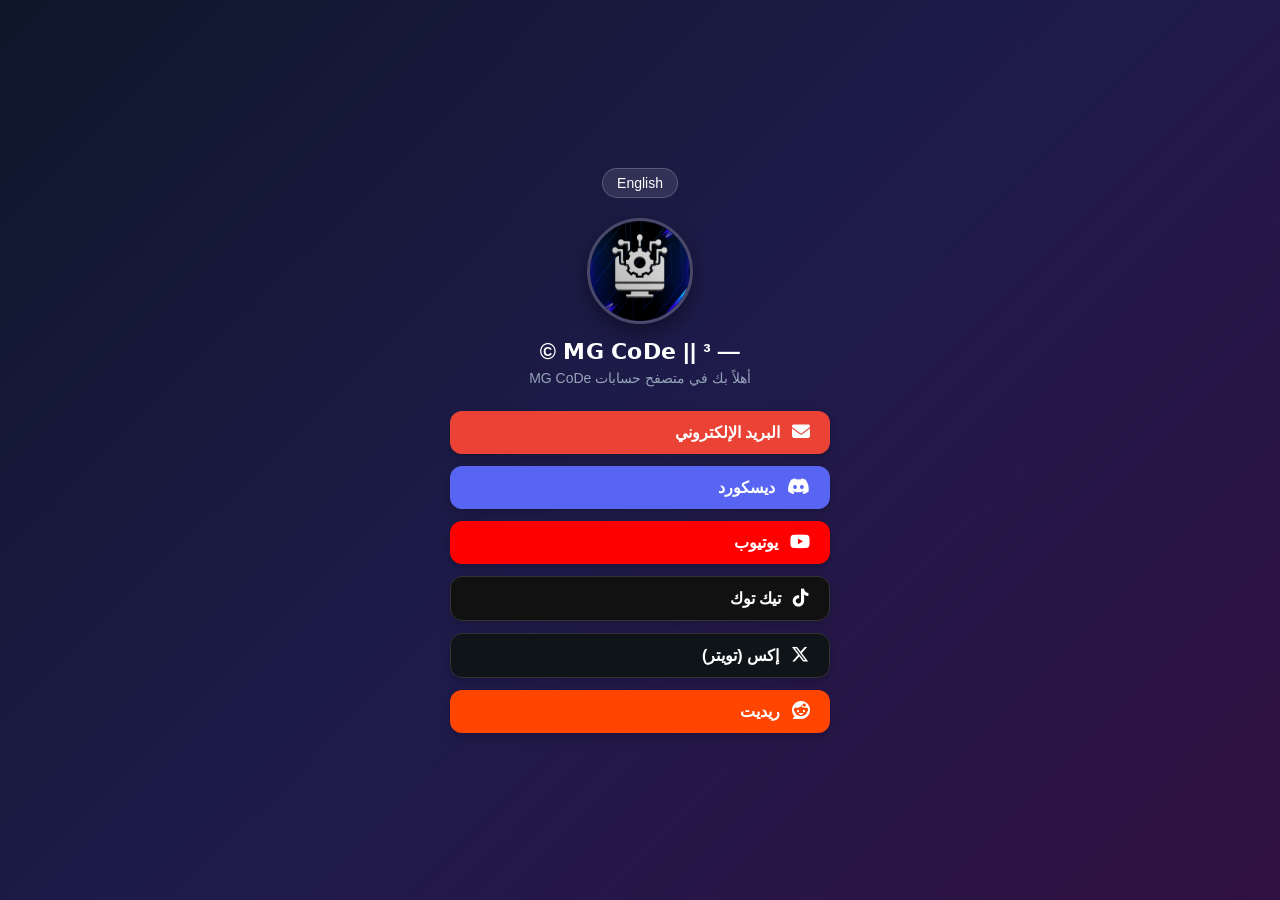
==== index.html @ 2f566700 "Update index.html" ====
<!DOCTYPE html>
<html lang="ar" dir="rtl" id="html-root">
<head>
  <meta charset="UTF-8">
  <meta name="viewport" content="width=device-width, initial-scale=1.0">
  <title>MG Code Accounts</title>
  <link rel="stylesheet" href="https://cdnjs.cloudflare.com/ajax/libs/font-awesome/6.4.0/css/all.min.css">
  <style>
    body {
      margin: 0;
      padding: 0;
      min-height: 100vh;
      background: linear-gradient(135deg, #0f172a, #1e1b4b, #311042);
      font-family: Tahoma, sans-serif;
      display: flex;
      justify-content: center;
      align-items: center;
      color: white;
    }

    .profile-card {
      display: flex;
      flex-direction: column;
      align-items: center;
      width: 100%;
      max-width: 380px;
      padding: 20px;
    }

    .lang-toggle {
      background: rgba(255, 255, 255, 0.1);
      border: 1px solid rgba(255, 255, 255, 0.2);
      color: white;
      padding: 6px 14px;
      border-radius: 20px;
      cursor: pointer;
      font-size: 14px;
      margin-bottom: 20px;
      transition: background 0.2s;
    }

    .lang-toggle:hover {
      background: rgba(255, 255, 255, 0.2);
    }

    .logo-container {
      width: 100px;
      height: 100px;
      border-radius: 50%;
      overflow: hidden;
      border: 3px solid rgba(255, 255, 255, 0.2);
      box-shadow: 0 8px 20px rgba(0, 0, 0, 0.4);
      margin-bottom: 15px;
    }

    .logo-container img {
      width: 100%;
      height: 100%;
      object-fit: cover;
    }

    .server-name {
      font-size: 22px;
      font-weight: bold;
      margin-bottom: 5px;
      text-align: center;
      letter-spacing: 0.5px;
    }

    .server-subtitle {
      font-size: 14px;
      color: #94a3b8;
      margin-bottom: 25px;
      text-align: center;
    }

    .buttons-container {
      display: flex;
      flex-direction: column;
      gap: 12px;
      width: 100%;
    }

    .btn {
      color: white;
      padding: 12px 20px;
      border-radius: 12px;
      text-decoration: none;
      font-weight: bold;
      display: flex;
      align-items: center;
      gap: 12px;
      transition: transform 0.2s, opacity 0.2s;
      box-shadow: 0 4px 10px rgba(0, 0, 0, 0.2);
    }

    .btn:hover {
      opacity: 0.9;
      transform: translateY(-2px);
    }

    .btn i {
      font-size: 18px;
    }

    .email-btn { background-color: #ea4335; }
    .discord-btn { background-color: #5865F2; }
    .youtube-btn { background-color: #FF0000; }
    .tiktok-btn { background-color: #111111; border: 1px solid #333; }
    .x-btn { background-color: #0f1419; border: 1px solid #333; }
    .reddit-btn { background-color: #FF4500; }
  </style>
</head>
<body>

  <div class="profile-card">
    <button class="lang-toggle" onclick="toggleLanguage()">English</button>

    <div class="logo-container">
      <img src="15.png" alt="Logo">
    </div>

    <div class="server-name" data-ar="—  𝗠𝗚 𝗖𝗼𝗗𝗲 || ³ ©" data-en="—  𝗠𝗚 𝗖𝗼𝗗𝗲 || ³ ©">—  𝗠𝗚 𝗖𝗼𝗗𝗲 || ³ ©</div>

    <div class="server-subtitle" data-ar="أهلاً بك في متصفح حسابات MG CoDe" data-en="Welcome to the MG Code Accounts Browser">أهلاً بك في متصفح حسابات MG CoDe</div>

    <div class="buttons-container">
      <a href="mailto:mg7app@gmail.com" class="btn email-btn">
        <i class="fa-solid fa-envelope"></i> <span data-ar="البريد الإلكتروني" data-en="Email">البريد الإلكتروني</span>
      </a>

      <a href="https://discord.gg/7bRycGtMxn" class="btn discord-btn" target="_blank">
        <i class="fa-brands fa-discord"></i> <span data-ar="ديسكورد" data-en="Discord">ديسكورد</span>
      </a>

      <a href="https://youtube.com/@mgcode-7?si=xS2yIvUSOR8mjvZk" class="btn youtube-btn" target="_blank">
        <i class="fa-brands fa-youtube"></i> <span data-ar="يوتيوب" data-en="YouTube">يوتيوب</span>
      </a>

      <a href="https://www.tiktok.com/@mg7codee" class="btn tiktok-btn" target="_blank">
        <i class="fa-brands fa-tiktok"></i> <span data-ar="تيك توك" data-en="TikTok">تيك توك</span>
      </a>

      <a href="https://x.com/mg7code?s=11" class="btn x-btn" target="_blank">
        <i class="fa-brands fa-x-twitter"></i> <span data-ar="إكس (تويتر)" data-en="X (Twitter)">إكس (تويتر)</span>
      </a>

      <a href="https://www.reddit.com/user/mg7code/?utm_source=share&utm_medium=web3x&utm_name=web3xcss&utm_term=1&utm_content=share_button" class="btn reddit-btn" target="_blank">
        <i class="fa-brands fa-reddit"></i> <span data-ar="ريديت" data-en="Reddit">ريديت</span>
      </a>
    </div>
    
  </div>

  <script>
    function toggleLanguage() {
      const html = document.getElementById('html-root');
      const langBtn = document.querySelector('.lang-toggle');
      const elements = document.querySelectorAll('[data-ar]');

      if (html.getAttribute('lang') === 'ar') {
        html.setAttribute('lang', 'en');
        html.setAttribute('dir', 'ltr');
        langBtn.textContent = 'العربية';
        elements.forEach(el => el.textContent = el.getAttribute('data-en'));
      } else {
        html.setAttribute('lang', 'ar');
        html.setAttribute('dir', 'rtl');
        langBtn.textContent = 'English';
        elements.forEach(el => el.textContent = el.getAttribute('data-ar'));
      }
    }
  </script>

</body>
</html>
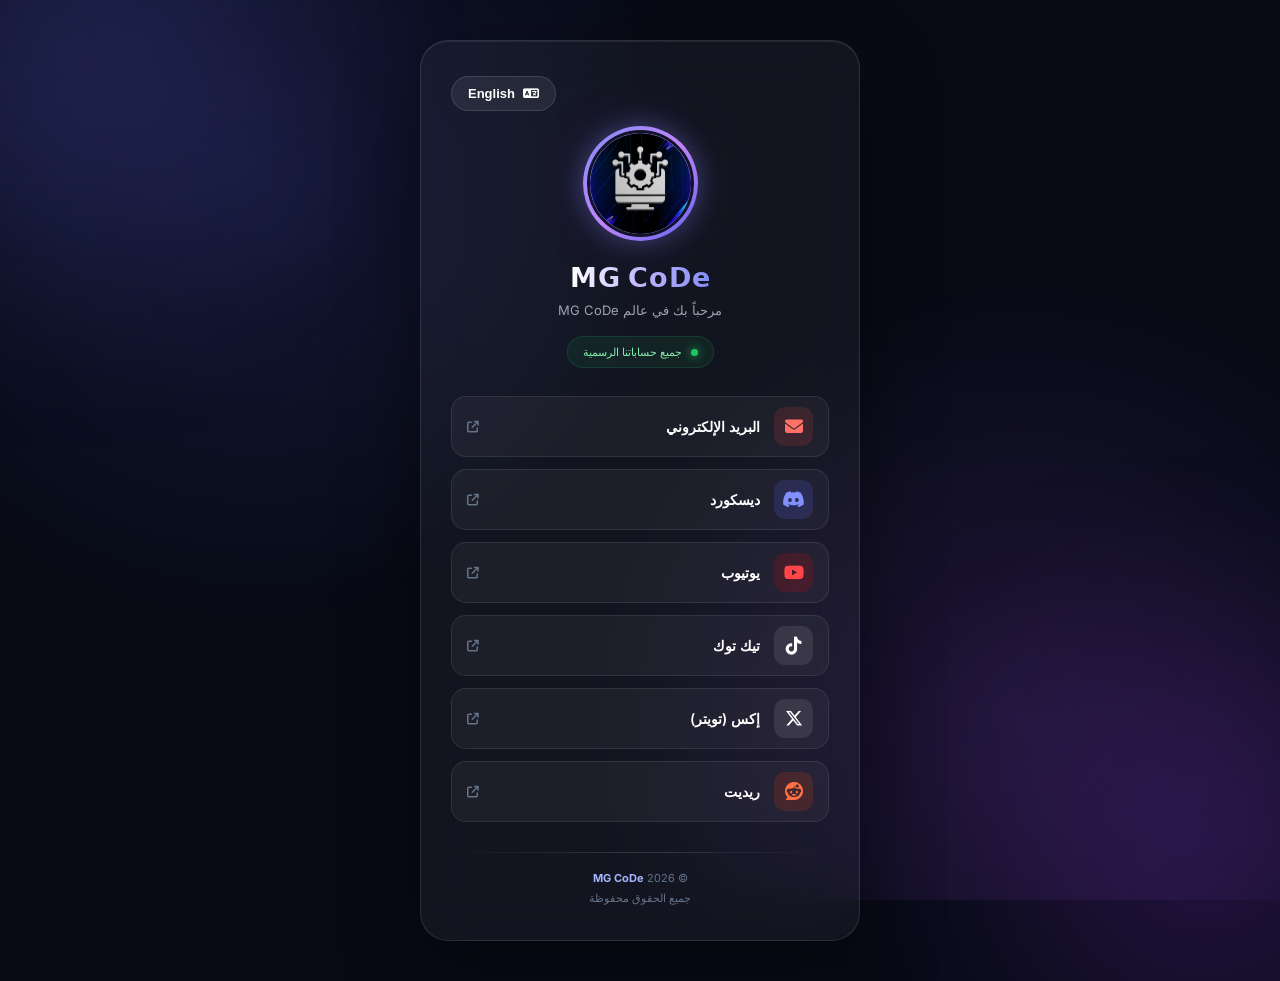
==== commit 8907942d: "Initial upload - MG Code Accounts" ====
--- a/index.html
+++ b/index.html
@@ -1,176 +1,152 @@
-<!DOCTYPE html>
-<html lang="ar" dir="rtl" id="html-root">
-<head>
-  <meta charset="UTF-8">
-  <meta name="viewport" content="width=device-width, initial-scale=1.0">
-  <title>MG Code Accounts</title>
-  <link rel="stylesheet" href="https://cdnjs.cloudflare.com/ajax/libs/font-awesome/6.4.0/css/all.min.css">
-  <style>
-    body {
-      margin: 0;
-      padding: 0;
-      min-height: 100vh;
-      background: linear-gradient(135deg, #0f172a, #1e1b4b, #311042);
-      font-family: Tahoma, sans-serif;
-      display: flex;
-      justify-content: center;
-      align-items: center;
-      color: white;
-    }
-
-    .profile-card {
-      display: flex;
-      flex-direction: column;
-      align-items: center;
-      width: 100%;
-      max-width: 380px;
-      padding: 20px;
-    }
-
-    .lang-toggle {
-      background: rgba(255, 255, 255, 0.1);
-      border: 1px solid rgba(255, 255, 255, 0.2);
-      color: white;
-      padding: 6px 14px;
-      border-radius: 20px;
-      cursor: pointer;
-      font-size: 14px;
-      margin-bottom: 20px;
-      transition: background 0.2s;
-    }
-
-    .lang-toggle:hover {
-      background: rgba(255, 255, 255, 0.2);
-    }
-
-    .logo-container {
-      width: 100px;
-      height: 100px;
-      border-radius: 50%;
-      overflow: hidden;
-      border: 3px solid rgba(255, 255, 255, 0.2);
-      box-shadow: 0 8px 20px rgba(0, 0, 0, 0.4);
-      margin-bottom: 15px;
-    }
-
-    .logo-container img {
-      width: 100%;
-      height: 100%;
-      object-fit: cover;
-    }
-
-    .server-name {
-      font-size: 22px;
-      font-weight: bold;
-      margin-bottom: 5px;
-      text-align: center;
-      letter-spacing: 0.5px;
-    }
-
-    .server-subtitle {
-      font-size: 14px;
-      color: #94a3b8;
-      margin-bottom: 25px;
-      text-align: center;
-    }
-
-    .buttons-container {
-      display: flex;
-      flex-direction: column;
-      gap: 12px;
-      width: 100%;
-    }
-
-    .btn {
-      color: white;
-      padding: 12px 20px;
-      border-radius: 12px;
-      text-decoration: none;
-      font-weight: bold;
-      display: flex;
-      align-items: center;
-      gap: 12px;
-      transition: transform 0.2s, opacity 0.2s;
-      box-shadow: 0 4px 10px rgba(0, 0, 0, 0.2);
-    }
-
-    .btn:hover {
-      opacity: 0.9;
-      transform: translateY(-2px);
-    }
-
-    .btn i {
-      font-size: 18px;
-    }
-
-    .email-btn { background-color: #ea4335; }
-    .discord-btn { background-color: #5865F2; }
-    .youtube-btn { background-color: #FF0000; }
-    .tiktok-btn { background-color: #111111; border: 1px solid #333; }
-    .x-btn { background-color: #0f1419; border: 1px solid #333; }
-    .reddit-btn { background-color: #FF4500; }
-  </style>
-</head>
-<body>
-
-  <div class="profile-card">
-    <button class="lang-toggle" onclick="toggleLanguage()">English</button>
-
-    <div class="logo-container">
-      <img src="15.png" alt="Logo">
-    </div>
-
-    <div class="server-name" data-ar="—  𝗠𝗚 𝗖𝗼𝗗𝗲 || ³ ©" data-en="—  𝗠𝗚 𝗖𝗼𝗗𝗲 || ³ ©">—  𝗠𝗚 𝗖𝗼𝗗𝗲 || ³ ©</div>
-
-    <div class="server-subtitle" data-ar="أهلاً بك في متصفح حسابات MG CoDe" data-en="Welcome to the MG Code Accounts Browser">أهلاً بك في متصفح حسابات MG CoDe</div>
-
-    <div class="buttons-container">
-      <a href="mailto:mg7app@gmail.com" class="btn email-btn">
-        <i class="fa-solid fa-envelope"></i> <span data-ar="البريد الإلكتروني" data-en="Email">البريد الإلكتروني</span>
-      </a>
-
-      <a href="https://discord.gg/7bRycGtMxn" class="btn discord-btn" target="_blank">
-        <i class="fa-brands fa-discord"></i> <span data-ar="ديسكورد" data-en="Discord">ديسكورد</span>
-      </a>
-
-      <a href="https://youtube.com/@mgcode-7?si=xS2yIvUSOR8mjvZk" class="btn youtube-btn" target="_blank">
-        <i class="fa-brands fa-youtube"></i> <span data-ar="يوتيوب" data-en="YouTube">يوتيوب</span>
-      </a>
-
-      <a href="https://www.tiktok.com/@mg7codee" class="btn tiktok-btn" target="_blank">
-        <i class="fa-brands fa-tiktok"></i> <span data-ar="تيك توك" data-en="TikTok">تيك توك</span>
-      </a>
-
-      <a href="https://x.com/mg7code?s=11" class="btn x-btn" target="_blank">
-        <i class="fa-brands fa-x-twitter"></i> <span data-ar="إكس (تويتر)" data-en="X (Twitter)">إكس (تويتر)</span>
-      </a>
-
-      <a href="https://www.reddit.com/user/mg7code/?utm_source=share&utm_medium=web3x&utm_name=web3xcss&utm_term=1&utm_content=share_button" class="btn reddit-btn" target="_blank">
-        <i class="fa-brands fa-reddit"></i> <span data-ar="ريديت" data-en="Reddit">ريديت</span>
-      </a>
-    </div>
-    
-  </div>
-
-  <script>
-    function toggleLanguage() {
-      const html = document.getElementById('html-root');
-      const langBtn = document.querySelector('.lang-toggle');
-      const elements = document.querySelectorAll('[data-ar]');
-
-      if (html.getAttribute('lang') === 'ar') {
-        html.setAttribute('lang', 'en');
-        html.setAttribute('dir', 'ltr');
-        langBtn.textContent = 'العربية';
-        elements.forEach(el => el.textContent = el.getAttribute('data-en'));
-      } else {
-        html.setAttribute('lang', 'ar');
-        html.setAttribute('dir', 'rtl');
-        langBtn.textContent = 'English';
-        elements.forEach(el => el.textContent = el.getAttribute('data-ar'));
-      }
-    }
-  </script>
-
-</body>
-</html>
+
+<!DOCTYPE html>
+<html lang="ar" dir="rtl" id="html-root">
+
+<head>
+    <meta charset="UTF-8">
+    <meta name="viewport" content="width=device-width, initial-scale=1.0">
+
+    <title>MG CoDe | Social Accounts</title>
+
+    <link rel="stylesheet" href="style.css">
+
+    <link rel="stylesheet"
+        href="https://cdnjs.cloudflare.com/ajax/libs/font-awesome/6.4.0/css/all.min.css">
+</head>
+
+<body>
+
+    <div class="background-glow glow-one"></div>
+    <div class="background-glow glow-two"></div>
+
+    <main class="profile-card">
+
+        <button class="lang-toggle" onclick="toggleLanguage()">
+            <i class="fa-solid fa-language"></i>
+            <span>English</span>
+        </button>
+
+        <div class="logo-container">
+            <img src="15.png" alt="MG CoDe Logo">
+        </div>
+
+        <div class="server-name"
+            data-ar="𝗠𝗚 𝗖𝗼𝗗𝗲"
+            data-en="𝗠𝗚 𝗖𝗼𝗗𝗲">
+            𝗠𝗚 𝗖𝗼𝗗𝗲
+        </div>
+
+        <div class="server-subtitle"
+            data-ar="مرحباً بك في عالم MG CoDe"
+            data-en="Welcome to the world of MG CoDe">
+            مرحباً بك في عالم MG CoDe
+        </div>
+
+        <div class="status">
+            <span class="status-dot"></span>
+            <span data-ar="جميع حساباتنا الرسمية"
+                data-en="Our Official Accounts">
+                جميع حساباتنا الرسمية
+            </span>
+        </div>
+
+        <div class="buttons-container">
+
+            <a href="mailto:mg7app@gmail.com" class="btn email-btn">
+                <div class="icon-box">
+                    <i class="fa-solid fa-envelope"></i>
+                </div>
+                <span data-ar="البريد الإلكتروني"
+                    data-en="Email">البريد الإلكتروني</span>
+                <i class="fa-solid fa-arrow-up-right-from-square external-icon"></i>
+            </a>
+
+            <a href="https://discord.gg/yUHKU2Xuhd"
+                class="btn discord-btn" target="_blank" rel="noopener noreferrer">
+                <div class="icon-box">
+                    <i class="fa-brands fa-discord"></i>
+                </div>
+                <span data-ar="ديسكورد" data-en="Discord">ديسكورد</span>
+                <i class="fa-solid fa-arrow-up-right-from-square external-icon"></i>
+            </a>
+
+            <a href="https://youtube.com/@mgcode-7?si=xS2yIvUSOR8mjvZk"
+                class="btn youtube-btn" target="_blank" rel="noopener noreferrer">
+                <div class="icon-box">
+                    <i class="fa-brands fa-youtube"></i>
+                </div>
+                <span data-ar="يوتيوب" data-en="YouTube">يوتيوب</span>
+                <i class="fa-solid fa-arrow-up-right-from-square external-icon"></i>
+            </a>
+
+            <a href="https://www.tiktok.com/@mg7code"
+                class="btn tiktok-btn" target="_blank" rel="noopener noreferrer">
+                <div class="icon-box">
+                    <i class="fa-brands fa-tiktok"></i>
+                </div>
+                <span data-ar="تيك توك" data-en="TikTok">تيك توك</span>
+                <i class="fa-solid fa-arrow-up-right-from-square external-icon"></i>
+            </a>
+
+            <a href="https://x.com/mg7code?s=11"
+                class="btn x-btn" target="_blank" rel="noopener noreferrer">
+                <div class="icon-box">
+                    <i class="fa-brands fa-x-twitter"></i>
+                </div>
+                <span data-ar="إكس (تويتر)" data-en="X (Twitter)">إكس (تويتر)</span>
+                <i class="fa-solid fa-arrow-up-right-from-square external-icon"></i>
+            </a>
+
+            <a href="https://www.reddit.com/user/mg7code/?utm_source=share&utm_medium=web3x&utm_name=web3xcss&utm_term=1&utm_content=share_button"
+                class="btn reddit-btn" target="_blank" rel="noopener noreferrer">
+                <div class="icon-box">
+                    <i class="fa-brands fa-reddit"></i>
+                </div>
+                <span data-ar="ريديت" data-en="Reddit">ريديت</span>
+                <i class="fa-solid fa-arrow-up-right-from-square external-icon"></i>
+            </a>
+
+        </div>
+
+        <footer class="footer">
+            <div class="footer-line"></div>
+            <p>© 2026 <strong>MG CoDe</strong></p>
+            <span data-ar="جميع الحقوق محفوظة"
+                data-en="All Rights Reserved">
+                جميع الحقوق محفوظة
+            </span>
+        </footer>
+
+    </main>
+
+    <script>
+        function toggleLanguage() {
+            const html = document.getElementById('html-root');
+            const langBtn = document.querySelector('.lang-toggle span');
+            const elements = document.querySelectorAll('[data-ar]');
+
+            if (html.getAttribute('lang') === 'ar') {
+                html.setAttribute('lang', 'en');
+                html.setAttribute('dir', 'ltr');
+
+                langBtn.textContent = 'العربية';
+
+                elements.forEach(el => {
+                    el.textContent = el.getAttribute('data-en');
+                });
+
+            } else {
+                html.setAttribute('lang', 'ar');
+                html.setAttribute('dir', 'rtl');
+
+                langBtn.textContent = 'English';
+
+                elements.forEach(el => {
+                    el.textContent = el.getAttribute('data-ar');
+                });
+            }
+        }
+    </script>
+
+</body>
+</html>
--- a/style.css
+++ b/style.css
@@ -0,0 +1,411 @@
+
+@import url('https://fonts.googleapis.com/css2?family=Inter:wght@400;500;600;700;800&display=swap');
+
+* {
+    margin: 0;
+    padding: 0;
+    box-sizing: border-box;
+}
+
+body {
+    min-height: 100vh;
+    background: #080b16;
+    font-family: 'Inter', Tahoma, sans-serif;
+    color: #ffffff;
+
+    display: flex;
+    justify-content: center;
+    align-items: center;
+
+    padding: 40px 15px;
+    overflow-x: hidden;
+    position: relative;
+}
+
+/* Background */
+
+body::before {
+    content: "";
+    position: fixed;
+    inset: 0;
+
+    background:
+        radial-gradient(circle at 20% 20%, rgba(99, 102, 241, 0.15), transparent 35%),
+        radial-gradient(circle at 80% 80%, rgba(168, 85, 247, 0.15), transparent 35%);
+
+    pointer-events: none;
+}
+
+.background-glow {
+    position: fixed;
+    width: 350px;
+    height: 350px;
+    border-radius: 50%;
+    filter: blur(120px);
+    opacity: 0.25;
+    pointer-events: none;
+}
+
+.glow-one {
+    background: #6366f1;
+    top: -120px;
+    left: -100px;
+}
+
+.glow-two {
+    background: #9333ea;
+    bottom: -120px;
+    right: -100px;
+}
+
+/* Main Card */
+
+.profile-card {
+    position: relative;
+    z-index: 2;
+
+    width: 100%;
+    max-width: 440px;
+
+    padding: 35px 30px;
+
+    display: flex;
+    flex-direction: column;
+    align-items: center;
+
+    background: rgba(255, 255, 255, 0.045);
+
+    border: 1px solid rgba(255, 255, 255, 0.10);
+
+    border-radius: 28px;
+
+    backdrop-filter: blur(25px);
+    -webkit-backdrop-filter: blur(25px);
+
+    box-shadow:
+        0 25px 80px rgba(0, 0, 0, 0.45),
+        inset 0 1px 0 rgba(255, 255, 255, 0.08);
+
+    animation: cardAppear 0.8s ease;
+}
+
+@keyframes cardAppear {
+    from {
+        opacity: 0;
+        transform: translateY(25px);
+    }
+
+    to {
+        opacity: 1;
+        transform: translateY(0);
+    }
+}
+
+/* Language Button */
+
+.lang-toggle {
+    align-self: flex-end;
+
+    display: flex;
+    align-items: center;
+    gap: 8px;
+
+    padding: 9px 16px;
+
+    background: rgba(255, 255, 255, 0.07);
+    border: 1px solid rgba(255, 255, 255, 0.12);
+
+    border-radius: 30px;
+
+    color: #ffffff;
+    font-size: 13px;
+    font-weight: 600;
+
+    cursor: pointer;
+    transition: 0.3s;
+}
+
+.lang-toggle:hover {
+    background: rgba(99, 102, 241, 0.25);
+    border-color: #818cf8;
+    transform: translateY(-2px);
+}
+
+/* Logo */
+
+.logo-container {
+    width: 115px;
+    height: 115px;
+
+    margin-top: 15px;
+    margin-bottom: 20px;
+
+    padding: 4px;
+
+    border-radius: 50%;
+
+    background: linear-gradient(
+        135deg,
+        #818cf8,
+        #c084fc,
+        #6366f1
+    );
+
+    box-shadow:
+        0 0 25px rgba(129, 140, 248, 0.35),
+        0 0 60px rgba(168, 85, 247, 0.12);
+}
+
+.logo-container img {
+    width: 100%;
+    height: 100%;
+
+    object-fit: cover;
+
+    border-radius: 50%;
+    border: 3px solid #111327;
+}
+
+/* Name */
+
+.server-name {
+    font-size: 27px;
+    font-weight: 800;
+
+    letter-spacing: 1px;
+
+    background: linear-gradient(
+        90deg,
+        #ffffff,
+        #c4b5fd,
+        #818cf8
+    );
+
+    -webkit-background-clip: text;
+    background-clip: text;
+    -webkit-text-fill-color: transparent;
+
+    margin-bottom: 8px;
+}
+
+.server-subtitle {
+    color: #9ca3af;
+    font-size: 13px;
+    text-align: center;
+    margin-bottom: 18px;
+}
+
+/* Status */
+
+.status {
+    display: flex;
+    align-items: center;
+    gap: 9px;
+
+    padding: 8px 15px;
+
+    border-radius: 30px;
+
+    background: rgba(34, 197, 94, 0.08);
+    border: 1px solid rgba(34, 197, 94, 0.15);
+
+    color: #86efac;
+
+    font-size: 11px;
+    margin-bottom: 28px;
+}
+
+.status-dot {
+    width: 7px;
+    height: 7px;
+
+    background: #22c55e;
+    border-radius: 50%;
+
+    box-shadow: 0 0 10px #22c55e;
+}
+
+/* Buttons */
+
+.buttons-container {
+    width: 100%;
+
+    display: flex;
+    flex-direction: column;
+    gap: 12px;
+}
+
+.btn {
+    width: 100%;
+    min-height: 60px;
+
+    display: flex;
+    align-items: center;
+    gap: 14px;
+
+    padding: 10px 15px;
+
+    text-decoration: none;
+    color: #ffffff;
+
+    background: rgba(255, 255, 255, 0.045);
+
+    border: 1px solid rgba(255, 255, 255, 0.09);
+    border-radius: 15px;
+
+    font-size: 14px;
+    font-weight: 600;
+
+    transition:
+        transform 0.25s ease,
+        background 0.25s ease,
+        border-color 0.25s ease,
+        box-shadow 0.25s ease;
+}
+
+.btn:hover {
+    transform: translateY(-3px);
+    background: rgba(255, 255, 255, 0.10);
+    border-color: rgba(255, 255, 255, 0.2);
+
+    box-shadow: 0 8px 25px rgba(0, 0, 0, 0.2);
+}
+
+/* Icon Box */
+
+.icon-box {
+    width: 39px;
+    height: 39px;
+
+    flex-shrink: 0;
+
+    display: flex;
+    justify-content: center;
+    align-items: center;
+
+    border-radius: 11px;
+
+    font-size: 18px;
+}
+
+.external-icon {
+    margin-inline-start: auto;
+    font-size: 12px;
+    color: #64748b;
+    transition: 0.25s;
+}
+
+.btn:hover .external-icon {
+    color: #ffffff;
+    transform: translate(2px, -2px);
+}
+
+/* Social Colors */
+
+.email-btn .icon-box {
+    background: rgba(234, 67, 53, 0.15);
+    color: #ff7166;
+}
+
+.discord-btn .icon-box {
+    background: rgba(88, 101, 242, 0.18);
+    color: #8290ff;
+}
+
+.youtube-btn .icon-box {
+    background: rgba(255, 0, 0, 0.15);
+    color: #ff4545;
+}
+
+.tiktok-btn .icon-box {
+    background: rgba(255, 255, 255, 0.09);
+    color: #ffffff;
+}
+
+.x-btn .icon-box {
+    background: rgba(255, 255, 255, 0.09);
+    color: #ffffff;
+}
+
+.reddit-btn .icon-box {
+    background: rgba(255, 69, 0, 0.15);
+    color: #ff7043;
+}
+
+/* Footer */
+
+.footer {
+    width: 100%;
+    margin-top: 30px;
+
+    display: flex;
+    flex-direction: column;
+    align-items: center;
+
+    color: #64748b;
+    font-size: 11px;
+}
+
+.footer-line {
+    width: 100%;
+    height: 1px;
+
+    background: linear-gradient(
+        90deg,
+        transparent,
+        rgba(255, 255, 255, 0.15),
+        transparent
+    );
+
+    margin-bottom: 18px;
+}
+
+.footer p {
+    margin-bottom: 6px;
+}
+
+.footer strong {
+    color: #a5b4fc;
+}
+
+.footer span {
+    color: #64748b;
+}
+
+/* Mobile */
+
+@media (max-width: 480px) {
+    body {
+        padding: 20px 12px;
+    }
+
+    .profile-card {
+        padding: 25px 18px;
+        border-radius: 23px;
+    }
+
+    .logo-container {
+        width: 100px;
+        height: 100px;
+    }
+
+    .server-name {
+        font-size: 24px;
+    }
+
+    .btn {
+        min-height: 56px;
+        font-size: 13px;
+    }
+}
+
+/* Reduced Motion */
+
+@media (prefers-reduced-motion: reduce) {
+    *,
+    *::before,
+    *::after {
+        animation: none !important;
+        transition: none !important;
+    }
+}
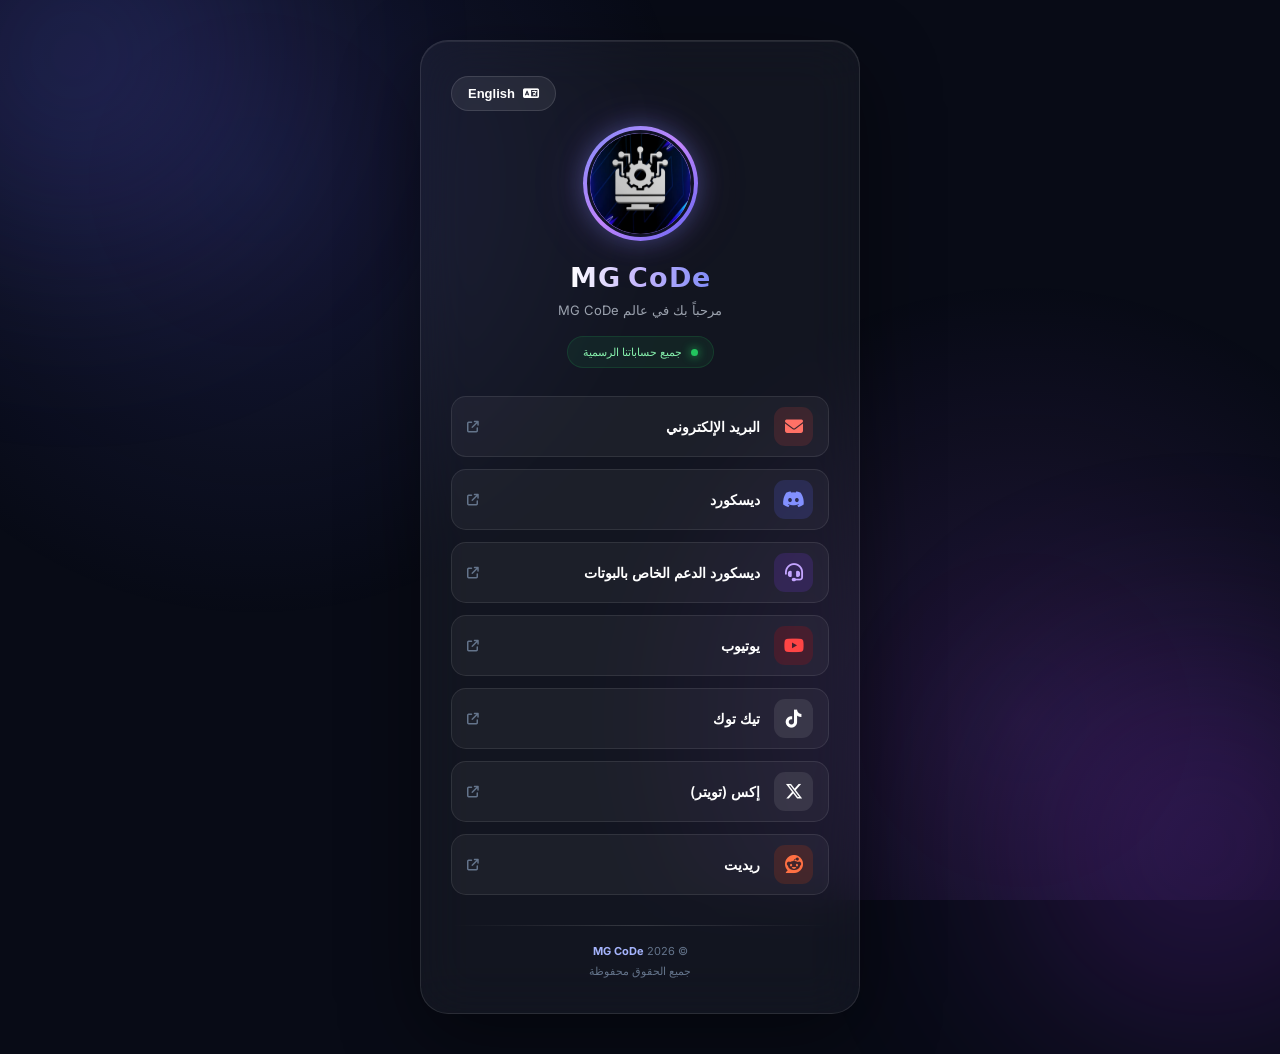
==== commit 280bb1f2: "Add MG Bot Support Discord" ====
--- a/index.html
+++ b/index.html
@@ -52,80 +52,142 @@
 
         <div class="buttons-container">
 
+            <!-- Email -->
             <a href="mailto:mg7app@gmail.com" class="btn email-btn">
                 <div class="icon-box">
                     <i class="fa-solid fa-envelope"></i>
                 </div>
+
                 <span data-ar="البريد الإلكتروني"
                     data-en="Email">البريد الإلكتروني</span>
-                <i class="fa-solid fa-arrow-up-right-from-square external-icon"></i>
-            </a>
-
+
+                <i class="fa-solid fa-arrow-up-right-from-square external-icon"></i>
+            </a>
+
+            <!-- Main Discord -->
             <a href="https://discord.gg/yUHKU2Xuhd"
-                class="btn discord-btn" target="_blank" rel="noopener noreferrer">
+                class="btn discord-btn"
+                target="_blank"
+                rel="noopener noreferrer">
+
                 <div class="icon-box">
                     <i class="fa-brands fa-discord"></i>
                 </div>
-                <span data-ar="ديسكورد" data-en="Discord">ديسكورد</span>
-                <i class="fa-solid fa-arrow-up-right-from-square external-icon"></i>
-            </a>
-
+
+                <span data-ar="ديسكورد"
+                    data-en="Discord">ديسكورد</span>
+
+                <i class="fa-solid fa-arrow-up-right-from-square external-icon"></i>
+            </a>
+
+            <!-- Bot Support Discord -->
+            <a href="https://discord.gg/WAdNz4veMM"
+                class="btn bot-support-btn"
+                target="_blank"
+                rel="noopener noreferrer">
+
+                <div class="icon-box">
+                    <i class="fa-solid fa-headset"></i>
+                </div>
+
+                <span data-ar="ديسكورد الدعم الخاص بالبوتات"
+                    data-en="Discord Support for Bots">
+                    ديسكورد الدعم الخاص بالبوتات
+                </span>
+
+                <i class="fa-solid fa-arrow-up-right-from-square external-icon"></i>
+            </a>
+
+            <!-- YouTube -->
             <a href="https://youtube.com/@mgcode-7?si=xS2yIvUSOR8mjvZk"
-                class="btn youtube-btn" target="_blank" rel="noopener noreferrer">
+                class="btn youtube-btn"
+                target="_blank"
+                rel="noopener noreferrer">
+
                 <div class="icon-box">
                     <i class="fa-brands fa-youtube"></i>
                 </div>
-                <span data-ar="يوتيوب" data-en="YouTube">يوتيوب</span>
-                <i class="fa-solid fa-arrow-up-right-from-square external-icon"></i>
-            </a>
-
+
+                <span data-ar="يوتيوب"
+                    data-en="YouTube">يوتيوب</span>
+
+                <i class="fa-solid fa-arrow-up-right-from-square external-icon"></i>
+            </a>
+
+            <!-- TikTok -->
             <a href="https://www.tiktok.com/@mg7code"
-                class="btn tiktok-btn" target="_blank" rel="noopener noreferrer">
+                class="btn tiktok-btn"
+                target="_blank"
+                rel="noopener noreferrer">
+
                 <div class="icon-box">
                     <i class="fa-brands fa-tiktok"></i>
                 </div>
-                <span data-ar="تيك توك" data-en="TikTok">تيك توك</span>
-                <i class="fa-solid fa-arrow-up-right-from-square external-icon"></i>
-            </a>
-
+
+                <span data-ar="تيك توك"
+                    data-en="TikTok">تيك توك</span>
+
+                <i class="fa-solid fa-arrow-up-right-from-square external-icon"></i>
+            </a>
+
+            <!-- X -->
             <a href="https://x.com/mg7code?s=11"
-                class="btn x-btn" target="_blank" rel="noopener noreferrer">
+                class="btn x-btn"
+                target="_blank"
+                rel="noopener noreferrer">
+
                 <div class="icon-box">
                     <i class="fa-brands fa-x-twitter"></i>
                 </div>
-                <span data-ar="إكس (تويتر)" data-en="X (Twitter)">إكس (تويتر)</span>
-                <i class="fa-solid fa-arrow-up-right-from-square external-icon"></i>
-            </a>
-
+
+                <span data-ar="إكس (تويتر)"
+                    data-en="X (Twitter)">إكس (تويتر)</span>
+
+                <i class="fa-solid fa-arrow-up-right-from-square external-icon"></i>
+            </a>
+
+            <!-- Reddit -->
             <a href="https://www.reddit.com/user/mg7code/?utm_source=share&utm_medium=web3x&utm_name=web3xcss&utm_term=1&utm_content=share_button"
-                class="btn reddit-btn" target="_blank" rel="noopener noreferrer">
+                class="btn reddit-btn"
+                target="_blank"
+                rel="noopener noreferrer">
+
                 <div class="icon-box">
                     <i class="fa-brands fa-reddit"></i>
                 </div>
-                <span data-ar="ريديت" data-en="Reddit">ريديت</span>
+
+                <span data-ar="ريديت"
+                    data-en="Reddit">ريديت</span>
+
                 <i class="fa-solid fa-arrow-up-right-from-square external-icon"></i>
             </a>
 
         </div>
 
         <footer class="footer">
+
             <div class="footer-line"></div>
+
             <p>© 2026 <strong>MG CoDe</strong></p>
+
             <span data-ar="جميع الحقوق محفوظة"
                 data-en="All Rights Reserved">
                 جميع الحقوق محفوظة
             </span>
+
         </footer>
 
     </main>
 
     <script>
         function toggleLanguage() {
+
             const html = document.getElementById('html-root');
             const langBtn = document.querySelector('.lang-toggle span');
             const elements = document.querySelectorAll('[data-ar]');
 
             if (html.getAttribute('lang') === 'ar') {
+
                 html.setAttribute('lang', 'en');
                 html.setAttribute('dir', 'ltr');
 
@@ -136,6 +198,7 @@
                 });
 
             } else {
+
                 html.setAttribute('lang', 'ar');
                 html.setAttribute('dir', 'rtl');
 
@@ -144,6 +207,7 @@
                 elements.forEach(el => {
                     el.textContent = el.getAttribute('data-ar');
                 });
+
             }
         }
     </script>
--- a/style.css
+++ b/style.css
@@ -332,6 +332,22 @@
     color: #ff7043;
 }
 
+/* Bot Support Discord */
+
+.bot-support-btn .icon-box {
+    background: rgba(124, 58, 237, 0.18);
+    color: #c4a5ff;
+}
+
+.bot-support-btn:hover {
+    background: rgba(124, 58, 237, 0.13);
+    border-color: rgba(167, 139, 250, 0.55);
+
+    box-shadow:
+        0 8px 25px rgba(124, 58, 237, 0.15),
+        0 0 15px rgba(124, 58, 237, 0.08);
+}
+
 /* Footer */
 
 .footer {
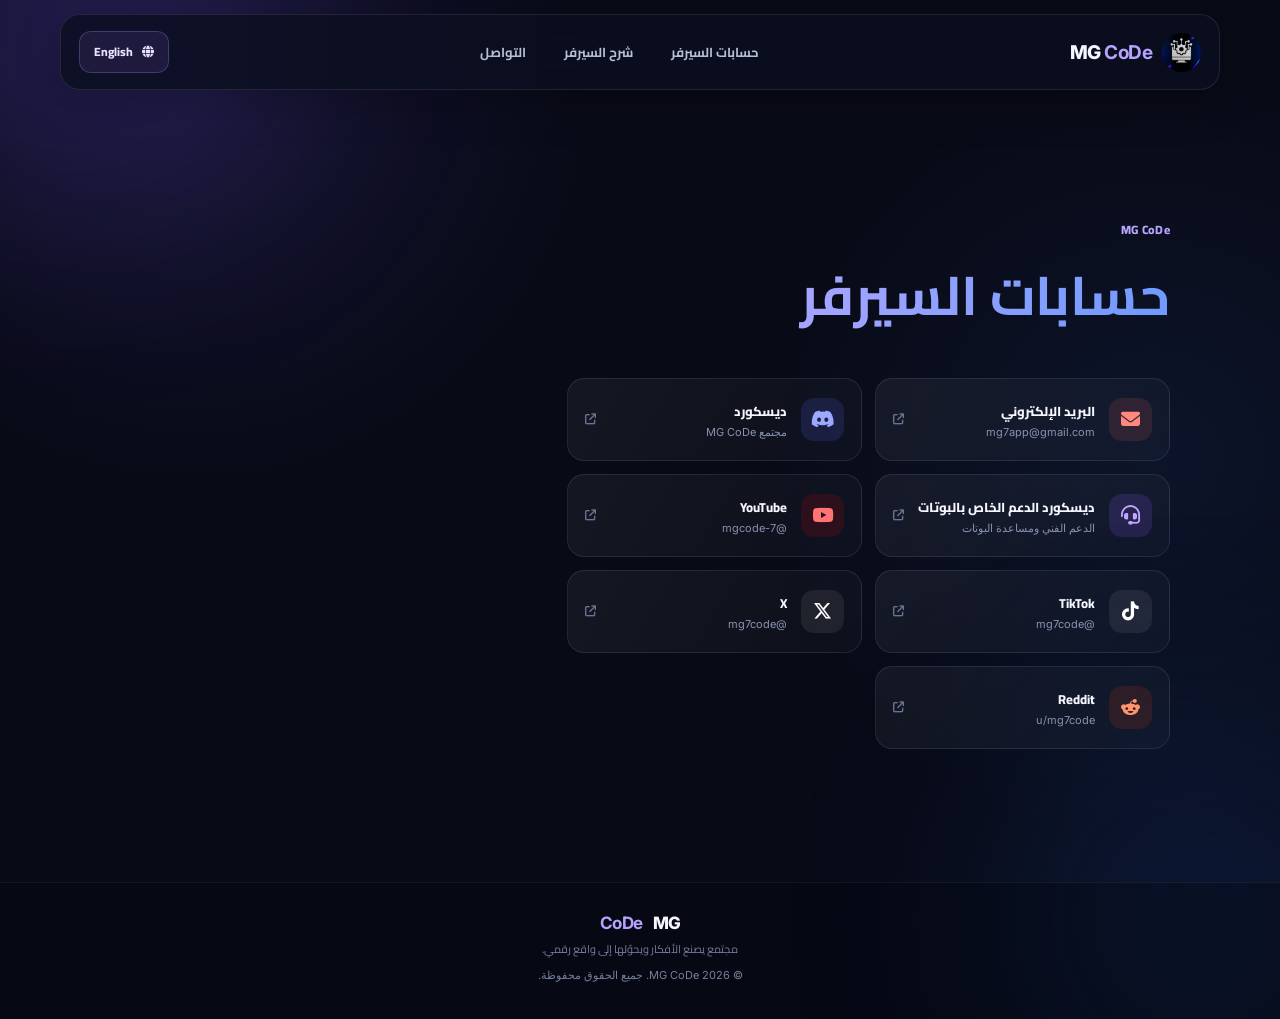
==== commit a1da0a45: "Create MG CoDe Website" ====
--- a/index.html
+++ b/index.html
@@ -1,216 +1,87 @@
-
 <!DOCTYPE html>
 <html lang="ar" dir="rtl" id="html-root">
+<head>
+  <meta charset="UTF-8">
+  <meta name="viewport" content="width=device-width, initial-scale=1.0">
+  <meta name="theme-color" content="#090b18">
+  <meta name="description" content="MG CoDe - مجتمع تقني للبرمجة والتصميم وحلول الأعمال الرقمية.">
+  <title>MG CoDe | مجتمع تقني</title>
+  <link rel="icon" href="assets/15.png" type="image/png">
+  <link rel="preconnect" href="https://fonts.googleapis.com">
+  <link rel="preconnect" href="https://fonts.gstatic.com" crossorigin>
+  <link href="https://fonts.googleapis.com/css2?family=Inter:wght@400;500;600;700;800&family=Cairo:wght@400;500;600;700;800;900&display=swap" rel="stylesheet">
+  <link rel="stylesheet" href="https://cdnjs.cloudflare.com/ajax/libs/font-awesome/6.5.2/css/all.min.css">
+  <link rel="stylesheet" href="style.css">
+  <script src="script.js" defer></script>
+</head>
+<body>
+  <div class="ambient ambient-one"></div><div class="ambient ambient-two"></div><div class="grid-overlay"></div>
+  <header class="site-header">
+<a aria-label="MG CoDe home" class="brand" href="accounts.html">
+<img alt="MG CoDe logo" src="assets/15.png"/>
+<span>MG <b>CoDe</b></span>
+</a>
+<button aria-expanded="false" aria-label="Open navigation" class="menu-toggle" id="menu-toggle">
+<i class="fa-solid fa-bars"></i>
+</button>
+<nav class="main-nav" id="main-nav">
+<a data-i18n="navAccounts" href="accounts.html">حسابات السيرفر</a>
+<a data-i18n="navAbout" href="about.html">شرح السيرفر</a>
+<a data-i18n="navContact" href="contact.html">التواصل</a>
+</nav>
+<button class="language-switch" id="language-switch" type="button">
+<i class="fa-solid fa-globe"></i>
+<span id="language-label">English</span>
+</button>
+</header>
+  <main>
+    <div class="page-intro section-shell"><span class="section-kicker">MG CoDe</span><h1 class="gradient-text" data-i18n="accountsTitle">حسابات السيرفر</h1></div>
+    <section class="section-shell accounts-section" id="accounts">
+<div class="section-heading">
 
-<head>
-    <meta charset="UTF-8">
-    <meta name="viewport" content="width=device-width, initial-scale=1.0">
-
-    <title>MG CoDe | Social Accounts</title>
-
-    <link rel="stylesheet" href="style.css">
-
-    <link rel="stylesheet"
-        href="https://cdnjs.cloudflare.com/ajax/libs/font-awesome/6.4.0/css/all.min.css">
-</head>
-
-<body>
-
-    <div class="background-glow glow-one"></div>
-    <div class="background-glow glow-two"></div>
-
-    <main class="profile-card">
-
-        <button class="lang-toggle" onclick="toggleLanguage()">
-            <i class="fa-solid fa-language"></i>
-            <span>English</span>
-        </button>
-
-        <div class="logo-container">
-            <img src="15.png" alt="MG CoDe Logo">
-        </div>
-
-        <div class="server-name"
-            data-ar="𝗠𝗚 𝗖𝗼𝗗𝗲"
-            data-en="𝗠𝗚 𝗖𝗼𝗗𝗲">
-            𝗠𝗚 𝗖𝗼𝗗𝗲
-        </div>
-
-        <div class="server-subtitle"
-            data-ar="مرحباً بك في عالم MG CoDe"
-            data-en="Welcome to the world of MG CoDe">
-            مرحباً بك في عالم MG CoDe
-        </div>
-
-        <div class="status">
-            <span class="status-dot"></span>
-            <span data-ar="جميع حساباتنا الرسمية"
-                data-en="Our Official Accounts">
-                جميع حساباتنا الرسمية
-            </span>
-        </div>
-
-        <div class="buttons-container">
-
-            <!-- Email -->
-            <a href="mailto:mg7app@gmail.com" class="btn email-btn">
-                <div class="icon-box">
-                    <i class="fa-solid fa-envelope"></i>
-                </div>
-
-                <span data-ar="البريد الإلكتروني"
-                    data-en="Email">البريد الإلكتروني</span>
-
-                <i class="fa-solid fa-arrow-up-right-from-square external-icon"></i>
-            </a>
-
-            <!-- Main Discord -->
-            <a href="https://discord.gg/yUHKU2Xuhd"
-                class="btn discord-btn"
-                target="_blank"
-                rel="noopener noreferrer">
-
-                <div class="icon-box">
-                    <i class="fa-brands fa-discord"></i>
-                </div>
-
-                <span data-ar="ديسكورد"
-                    data-en="Discord">ديسكورد</span>
-
-                <i class="fa-solid fa-arrow-up-right-from-square external-icon"></i>
-            </a>
-
-            <!-- Bot Support Discord -->
-            <a href="https://discord.gg/WAdNz4veMM"
-                class="btn bot-support-btn"
-                target="_blank"
-                rel="noopener noreferrer">
-
-                <div class="icon-box">
-                    <i class="fa-solid fa-headset"></i>
-                </div>
-
-                <span data-ar="ديسكورد الدعم الخاص بالبوتات"
-                    data-en="Discord Support for Bots">
-                    ديسكورد الدعم الخاص بالبوتات
-                </span>
-
-                <i class="fa-solid fa-arrow-up-right-from-square external-icon"></i>
-            </a>
-
-            <!-- YouTube -->
-            <a href="https://youtube.com/@mgcode-7?si=xS2yIvUSOR8mjvZk"
-                class="btn youtube-btn"
-                target="_blank"
-                rel="noopener noreferrer">
-
-                <div class="icon-box">
-                    <i class="fa-brands fa-youtube"></i>
-                </div>
-
-                <span data-ar="يوتيوب"
-                    data-en="YouTube">يوتيوب</span>
-
-                <i class="fa-solid fa-arrow-up-right-from-square external-icon"></i>
-            </a>
-
-            <!-- TikTok -->
-            <a href="https://www.tiktok.com/@mg7code"
-                class="btn tiktok-btn"
-                target="_blank"
-                rel="noopener noreferrer">
-
-                <div class="icon-box">
-                    <i class="fa-brands fa-tiktok"></i>
-                </div>
-
-                <span data-ar="تيك توك"
-                    data-en="TikTok">تيك توك</span>
-
-                <i class="fa-solid fa-arrow-up-right-from-square external-icon"></i>
-            </a>
-
-            <!-- X -->
-            <a href="https://x.com/mg7code?s=11"
-                class="btn x-btn"
-                target="_blank"
-                rel="noopener noreferrer">
-
-                <div class="icon-box">
-                    <i class="fa-brands fa-x-twitter"></i>
-                </div>
-
-                <span data-ar="إكس (تويتر)"
-                    data-en="X (Twitter)">إكس (تويتر)</span>
-
-                <i class="fa-solid fa-arrow-up-right-from-square external-icon"></i>
-            </a>
-
-            <!-- Reddit -->
-            <a href="https://www.reddit.com/user/mg7code/?utm_source=share&utm_medium=web3x&utm_name=web3xcss&utm_term=1&utm_content=share_button"
-                class="btn reddit-btn"
-                target="_blank"
-                rel="noopener noreferrer">
-
-                <div class="icon-box">
-                    <i class="fa-brands fa-reddit"></i>
-                </div>
-
-                <span data-ar="ريديت"
-                    data-en="Reddit">ريديت</span>
-
-                <i class="fa-solid fa-arrow-up-right-from-square external-icon"></i>
-            </a>
-
-        </div>
-
-        <footer class="footer">
-
-            <div class="footer-line"></div>
-
-            <p>© 2026 <strong>MG CoDe</strong></p>
-
-            <span data-ar="جميع الحقوق محفوظة"
-                data-en="All Rights Reserved">
-                جميع الحقوق محفوظة
-            </span>
-
-        </footer>
-
-    </main>
-
-    <script>
-        function toggleLanguage() {
-
-            const html = document.getElementById('html-root');
-            const langBtn = document.querySelector('.lang-toggle span');
-            const elements = document.querySelectorAll('[data-ar]');
-
-            if (html.getAttribute('lang') === 'ar') {
-
-                html.setAttribute('lang', 'en');
-                html.setAttribute('dir', 'ltr');
-
-                langBtn.textContent = 'العربية';
-
-                elements.forEach(el => {
-                    el.textContent = el.getAttribute('data-en');
-                });
-
-            } else {
-
-                html.setAttribute('lang', 'ar');
-                html.setAttribute('dir', 'rtl');
-
-                langBtn.textContent = 'English';
-
-                elements.forEach(el => {
-                    el.textContent = el.getAttribute('data-ar');
-                });
-
-            }
-        }
-    </script>
-
+<div class="social-grid">
+<a class="social-card email-card" href="mailto:mg7app@gmail.com">
+<span class="social-icon"><i class="fa-solid fa-envelope"></i></span>
+<span class="social-copy"><strong data-i18n="email">البريد الإلكتروني</strong><small>mg7app@gmail.com</small></span>
+<i class="fa-solid fa-arrow-up-right-from-square card-arrow"></i>
+</a>
+<a class="social-card discord-card" href="https://discord.gg/yUHKU2Xuhd" rel="noopener noreferrer" target="_blank">
+<span class="social-icon"><i class="fa-brands fa-discord"></i></span>
+<span class="social-copy"><strong data-i18n="discord">ديسكورد</strong><small data-i18n="communityServer">مجتمع MG CoDe</small></span>
+<i class="fa-solid fa-arrow-up-right-from-square card-arrow"></i>
+</a>
+<a class="social-card bot-card" href="https://discord.gg/WAdNz4veMM" rel="noopener noreferrer" target="_blank">
+<span class="social-icon"><i class="fa-solid fa-headset"></i></span>
+<span class="social-copy"><strong data-i18n="botSupport">ديسكورد الدعم الخاص بالبوتات</strong><small data-i18n="botSupportSub">الدعم الفني ومساعدة البوتات</small></span>
+<i class="fa-solid fa-arrow-up-right-from-square card-arrow"></i>
+</a>
+<a class="social-card youtube-card" href="https://youtube.com/@mgcode-7?si=xS2yIvUSOR8mjvZk" rel="noopener noreferrer" target="_blank">
+<span class="social-icon"><i class="fa-brands fa-youtube"></i></span>
+<span class="social-copy"><strong>YouTube</strong><small>@mgcode-7</small></span>
+<i class="fa-solid fa-arrow-up-right-from-square card-arrow"></i>
+</a>
+<a class="social-card tiktok-card" href="https://www.tiktok.com/@mg7code" rel="noopener noreferrer" target="_blank">
+<span class="social-icon"><i class="fa-brands fa-tiktok"></i></span>
+<span class="social-copy"><strong>TikTok</strong><small>@mg7code</small></span>
+<i class="fa-solid fa-arrow-up-right-from-square card-arrow"></i>
+</a>
+<a class="social-card x-card" href="https://x.com/mg7code?s=11" rel="noopener noreferrer" target="_blank">
+<span class="social-icon"><i class="fa-brands fa-x-twitter"></i></span>
+<span class="social-copy"><strong>X</strong><small>@mg7code</small></span>
+<i class="fa-solid fa-arrow-up-right-from-square card-arrow"></i>
+</a>
+<a class="social-card reddit-card" href="https://www.reddit.com/user/mg7code/" rel="noopener noreferrer" target="_blank">
+<span class="social-icon"><i class="fa-brands fa-reddit-alien"></i></span>
+<span class="social-copy"><strong>Reddit</strong><small>u/mg7code</small></span>
+<i class="fa-solid fa-arrow-up-right-from-square card-arrow"></i>
+</a>
+</div>
+</section>
+  </main>
+  <footer class="site-footer">
+<a class="footer-brand" href="accounts.html">MG <b>CoDe</b></a>
+<p data-i18n="footerText">مجتمع يصنع الأفكار ويحوّلها إلى واقع رقمي.</p>
+<span>© <span id="year"></span> MG CoDe. <span data-i18n="rights">جميع الحقوق محفوظة.</span></span>
+</footer>
 </body>
-</html>
+</html>
--- a/style.css
+++ b/style.css
@@ -1,427 +1,251 @@
-
-@import url('https://fonts.googleapis.com/css2?family=Inter:wght@400;500;600;700;800&display=swap');
-
-* {
-    margin: 0;
-    padding: 0;
-    box-sizing: border-box;
-}
-
+@import url('https://fonts.googleapis.com/css2?family=Inter:wght@400;500;600;700;800&family=Cairo:wght@400;500;600;700;800;900&display=swap');
+
+:root {
+  --bg: #080a16;
+  --panel: rgba(17, 21, 42, .78);
+  --panel-soft: rgba(255, 255, 255, .045);
+  --line: rgba(255, 255, 255, .09);
+  --text: #f5f6ff;
+  --muted: #9aa3bd;
+  --purple: #9b7bff;
+  --blue: #6c8cff;
+  --radius: 24px;
+}
+
+* { margin: 0; padding: 0; box-sizing: border-box; }
+html { scroll-behavior: smooth; scroll-padding-top: 100px; }
 body {
-    min-height: 100vh;
-    background: #080b16;
-    font-family: 'Inter', Tahoma, sans-serif;
-    color: #ffffff;
-
-    display: flex;
-    justify-content: center;
-    align-items: center;
-
-    padding: 40px 15px;
-    overflow-x: hidden;
-    position: relative;
-}
-
-/* Background */
-
-body::before {
-    content: "";
-    position: fixed;
-    inset: 0;
-
-    background:
-        radial-gradient(circle at 20% 20%, rgba(99, 102, 241, 0.15), transparent 35%),
-        radial-gradient(circle at 80% 80%, rgba(168, 85, 247, 0.15), transparent 35%);
-
-    pointer-events: none;
-}
-
-.background-glow {
-    position: fixed;
-    width: 350px;
-    height: 350px;
-    border-radius: 50%;
-    filter: blur(120px);
-    opacity: 0.25;
-    pointer-events: none;
-}
-
-.glow-one {
-    background: #6366f1;
-    top: -120px;
-    left: -100px;
-}
-
-.glow-two {
-    background: #9333ea;
-    bottom: -120px;
-    right: -100px;
-}
-
-/* Main Card */
-
-.profile-card {
-    position: relative;
-    z-index: 2;
-
-    width: 100%;
-    max-width: 440px;
-
-    padding: 35px 30px;
-
-    display: flex;
-    flex-direction: column;
-    align-items: center;
-
-    background: rgba(255, 255, 255, 0.045);
-
-    border: 1px solid rgba(255, 255, 255, 0.10);
-
-    border-radius: 28px;
-
-    backdrop-filter: blur(25px);
-    -webkit-backdrop-filter: blur(25px);
-
-    box-shadow:
-        0 25px 80px rgba(0, 0, 0, 0.45),
-        inset 0 1px 0 rgba(255, 255, 255, 0.08);
-
-    animation: cardAppear 0.8s ease;
-}
-
-@keyframes cardAppear {
-    from {
-        opacity: 0;
-        transform: translateY(25px);
-    }
-
-    to {
-        opacity: 1;
-        transform: translateY(0);
-    }
-}
-
-/* Language Button */
-
-.lang-toggle {
-    align-self: flex-end;
-
-    display: flex;
-    align-items: center;
-    gap: 8px;
-
-    padding: 9px 16px;
-
-    background: rgba(255, 255, 255, 0.07);
-    border: 1px solid rgba(255, 255, 255, 0.12);
-
-    border-radius: 30px;
-
-    color: #ffffff;
-    font-size: 13px;
-    font-weight: 600;
-
-    cursor: pointer;
-    transition: 0.3s;
-}
-
-.lang-toggle:hover {
-    background: rgba(99, 102, 241, 0.25);
-    border-color: #818cf8;
-    transform: translateY(-2px);
-}
-
-/* Logo */
-
-.logo-container {
-    width: 115px;
-    height: 115px;
-
-    margin-top: 15px;
-    margin-bottom: 20px;
-
-    padding: 4px;
-
-    border-radius: 50%;
-
-    background: linear-gradient(
-        135deg,
-        #818cf8,
-        #c084fc,
-        #6366f1
-    );
-
-    box-shadow:
-        0 0 25px rgba(129, 140, 248, 0.35),
-        0 0 60px rgba(168, 85, 247, 0.12);
-}
-
-.logo-container img {
-    width: 100%;
-    height: 100%;
-
-    object-fit: cover;
-
-    border-radius: 50%;
-    border: 3px solid #111327;
-}
-
-/* Name */
-
-.server-name {
-    font-size: 27px;
-    font-weight: 800;
-
-    letter-spacing: 1px;
-
-    background: linear-gradient(
-        90deg,
-        #ffffff,
-        #c4b5fd,
-        #818cf8
-    );
-
-    -webkit-background-clip: text;
-    background-clip: text;
-    -webkit-text-fill-color: transparent;
-
-    margin-bottom: 8px;
-}
-
-.server-subtitle {
-    color: #9ca3af;
-    font-size: 13px;
-    text-align: center;
-    margin-bottom: 18px;
-}
-
-/* Status */
-
-.status {
-    display: flex;
-    align-items: center;
-    gap: 9px;
-
-    padding: 8px 15px;
-
-    border-radius: 30px;
-
-    background: rgba(34, 197, 94, 0.08);
-    border: 1px solid rgba(34, 197, 94, 0.15);
-
-    color: #86efac;
-
-    font-size: 11px;
-    margin-bottom: 28px;
-}
-
-.status-dot {
-    width: 7px;
-    height: 7px;
-
-    background: #22c55e;
-    border-radius: 50%;
-
-    box-shadow: 0 0 10px #22c55e;
-}
-
-/* Buttons */
-
-.buttons-container {
-    width: 100%;
-
-    display: flex;
-    flex-direction: column;
-    gap: 12px;
-}
-
-.btn {
-    width: 100%;
-    min-height: 60px;
-
-    display: flex;
-    align-items: center;
-    gap: 14px;
-
-    padding: 10px 15px;
-
-    text-decoration: none;
-    color: #ffffff;
-
-    background: rgba(255, 255, 255, 0.045);
-
-    border: 1px solid rgba(255, 255, 255, 0.09);
-    border-radius: 15px;
-
-    font-size: 14px;
-    font-weight: 600;
-
-    transition:
-        transform 0.25s ease,
-        background 0.25s ease,
-        border-color 0.25s ease,
-        box-shadow 0.25s ease;
-}
-
-.btn:hover {
-    transform: translateY(-3px);
-    background: rgba(255, 255, 255, 0.10);
-    border-color: rgba(255, 255, 255, 0.2);
-
-    box-shadow: 0 8px 25px rgba(0, 0, 0, 0.2);
-}
-
-/* Icon Box */
-
-.icon-box {
-    width: 39px;
-    height: 39px;
-
-    flex-shrink: 0;
-
-    display: flex;
-    justify-content: center;
-    align-items: center;
-
-    border-radius: 11px;
-
-    font-size: 18px;
-}
-
-.external-icon {
-    margin-inline-start: auto;
-    font-size: 12px;
-    color: #64748b;
-    transition: 0.25s;
-}
-
-.btn:hover .external-icon {
-    color: #ffffff;
-    transform: translate(2px, -2px);
-}
-
-/* Social Colors */
-
-.email-btn .icon-box {
-    background: rgba(234, 67, 53, 0.15);
-    color: #ff7166;
-}
-
-.discord-btn .icon-box {
-    background: rgba(88, 101, 242, 0.18);
-    color: #8290ff;
-}
-
-.youtube-btn .icon-box {
-    background: rgba(255, 0, 0, 0.15);
-    color: #ff4545;
-}
-
-.tiktok-btn .icon-box {
-    background: rgba(255, 255, 255, 0.09);
-    color: #ffffff;
-}
-
-.x-btn .icon-box {
-    background: rgba(255, 255, 255, 0.09);
-    color: #ffffff;
-}
-
-.reddit-btn .icon-box {
-    background: rgba(255, 69, 0, 0.15);
-    color: #ff7043;
-}
-
-/* Bot Support Discord */
-
-.bot-support-btn .icon-box {
-    background: rgba(124, 58, 237, 0.18);
-    color: #c4a5ff;
-}
-
-.bot-support-btn:hover {
-    background: rgba(124, 58, 237, 0.13);
-    border-color: rgba(167, 139, 250, 0.55);
-
-    box-shadow:
-        0 8px 25px rgba(124, 58, 237, 0.15),
-        0 0 15px rgba(124, 58, 237, 0.08);
-}
-
-/* Footer */
-
-.footer {
-    width: 100%;
-    margin-top: 30px;
-
-    display: flex;
-    flex-direction: column;
-    align-items: center;
-
-    color: #64748b;
-    font-size: 11px;
-}
-
-.footer-line {
-    width: 100%;
-    height: 1px;
-
-    background: linear-gradient(
-        90deg,
-        transparent,
-        rgba(255, 255, 255, 0.15),
-        transparent
-    );
-
-    margin-bottom: 18px;
-}
-
-.footer p {
-    margin-bottom: 6px;
-}
-
-.footer strong {
-    color: #a5b4fc;
-}
-
-.footer span {
-    color: #64748b;
-}
-
-/* Mobile */
-
-@media (max-width: 480px) {
-    body {
-        padding: 20px 12px;
-    }
-
-    .profile-card {
-        padding: 25px 18px;
-        border-radius: 23px;
-    }
-
-    .logo-container {
-        width: 100px;
-        height: 100px;
-    }
-
-    .server-name {
-        font-size: 24px;
-    }
-
-    .btn {
-        min-height: 56px;
-        font-size: 13px;
-    }
-}
-
-/* Reduced Motion */
-
+  min-height: 100vh;
+  overflow-x: hidden;
+  color: var(--text);
+  background:
+    radial-gradient(circle at 15% 8%, rgba(93, 75, 190, .18), transparent 28%),
+    radial-gradient(circle at 90% 45%, rgba(44, 91, 180, .13), transparent 30%),
+    var(--bg);
+  font-family: 'Cairo', 'Inter', Tahoma, sans-serif;
+  line-height: 1.7;
+}
+html[lang="en"] body { font-family: 'Inter', 'Cairo', sans-serif; }
+a { color: inherit; }
+button { font: inherit; }
+.ambient { position: fixed; z-index: -2; width: 360px; height: 360px; border-radius: 50%; filter: blur(130px); opacity: .22; pointer-events: none; }
+.ambient-one { top: -180px; left: -100px; background: #7655ff; }
+.ambient-two { bottom: -200px; right: -100px; background: #2468d8; }
+.grid-overlay {
+  position: fixed; inset: 0; z-index: -1; pointer-events: none; opacity: .13;
+  background-image: linear-gradient(rgba(255,255,255,.035) 1px, transparent 1px), linear-gradient(90deg, rgba(255,255,255,.035) 1px, transparent 1px);
+  background-size: 48px 48px;
+  mask-image: linear-gradient(to bottom, black, transparent 85%);
+}
+
+.site-header {
+  width: min(1160px, calc(100% - 40px));
+  min-height: 76px;
+  padding: 12px 18px;
+  position: sticky;
+  top: 14px;
+  z-index: 20;
+  margin: 14px auto 0;
+  display: flex;
+  align-items: center;
+  justify-content: space-between;
+  gap: 22px;
+  border: 1px solid var(--line);
+  border-radius: 20px;
+  background: rgba(12, 15, 32, .82);
+  backdrop-filter: blur(20px);
+  box-shadow: 0 12px 45px rgba(0,0,0,.22);
+}
+.brand, .footer-brand { display: inline-flex; align-items: center; gap: 10px; text-decoration: none; font: 800 19px 'Inter', sans-serif; letter-spacing: -.5px; white-space: nowrap; }
+.brand img { width: 39px; height: 39px; }
+.brand b, .footer-brand b { color: #b7a3ff; }
+.main-nav { display: flex; align-items: center; justify-content: center; gap: 8px; }
+.main-nav a {
+  color: #b7bfd4; text-decoration: none; font-size: 13px; font-weight: 700;
+  padding: 9px 15px; border-radius: 12px; transition: .25s;
+}
+.main-nav a:hover { color: white; background: rgba(155,123,255,.13); }
+.language-switch, .menu-toggle {
+  display: inline-flex; align-items: center; justify-content: center; gap: 9px;
+  border: 1px solid rgba(183,163,255,.24); border-radius: 12px;
+  background: rgba(155,123,255,.10); color: #e8e1ff;
+  padding: 10px 14px; cursor: pointer; font-size: 12px; font-weight: 800; transition: .25s;
+}
+.language-switch:hover, .menu-toggle:hover { background: rgba(155,123,255,.2); transform: translateY(-1px); }
+.menu-toggle { display: none; padding: 10px 12px; }
+
+.section-shell { width: min(1060px, calc(100% - 40px)); margin-inline: auto; }
+.hero {
+  min-height: 590px; display: grid; grid-template-columns: 1.1fr .9fr;
+  align-items: center; gap: 50px; padding-top: 70px; padding-bottom: 75px;
+}
+.hero-copy { max-width: 600px; }
+.eyebrow, .section-kicker {
+  display: inline-flex; align-items: center; gap: 9px; color: #b8a6ff;
+  font-size: 12px; font-weight: 800; letter-spacing: .3px;
+}
+.eyebrow { padding: 8px 13px; border: 1px solid rgba(155,123,255,.2); border-radius: 30px; background: rgba(155,123,255,.08); }
+.pulse-dot { width: 7px; height: 7px; background: #75e6b2; border-radius: 50%; box-shadow: 0 0 12px #75e6b2; }
+.hero h1 { margin-top: 24px; font-size: clamp(42px, 6vw, 68px); line-height: 1.2; font-weight: 900; letter-spacing: -2px; }
+.gradient-text { background: linear-gradient(100deg, #fff 5%, #c1aaff 48%, #6e9aff 100%); color: transparent; background-clip: text; -webkit-background-clip: text; }
+.hero-copy > p { max-width: 540px; margin-top: 20px; color: var(--muted); font-size: 15px; line-height: 2.1; }
+.hero-actions { display: flex; flex-wrap: wrap; gap: 12px; margin-top: 29px; }
+.button { display: inline-flex; align-items: center; justify-content: center; gap: 11px; padding: 13px 19px; border-radius: 13px; text-decoration: none; font-size: 13px; font-weight: 800; transition: .25s; }
+.button:hover { transform: translateY(-3px); }
+.button-primary { color: white; background: linear-gradient(110deg, #7959ed, #547ee9); box-shadow: 0 10px 28px rgba(105,91,230,.24); }
+.button-ghost { color: #e5e8f5; border: 1px solid var(--line); background: rgba(255,255,255,.04); }
+.hero-note { margin-top: 34px; display: flex; align-items: center; gap: 10px; color: #7f8aa8; font-size: 12px; }
+.hero-note i { color: #a993ff; }
+
+.hero-art { min-height: 390px; position: relative; display: grid; place-items: center; }
+.hero-logo-card {
+  width: 255px; height: 255px; display: grid; place-items: center; align-content: center; gap: 13px;
+  border-radius: 42px; border: 1px solid rgba(195,179,255,.25);
+  background: linear-gradient(145deg, rgba(37,38,76,.82), rgba(15,19,41,.72));
+  box-shadow: 0 35px 100px rgba(0,0,0,.4), inset 0 1px 0 rgba(255,255,255,.12);
+  transform: rotate(-5deg); animation: float 6s ease-in-out infinite;
+}
+.hero-logo-card img { width: 142px; height: 142px; filter: drop-shadow(0 15px 30px rgba(135,104,255,.25)); }
+.logo-caption { color: #8790b0; font: 700 9px 'Inter', sans-serif; letter-spacing: 3px; }
+.orbit { position: absolute; border: 1px solid rgba(157,139,255,.2); border-radius: 50%; transform: rotate(-25deg); }
+.orbit-one { width: 370px; height: 160px; }
+.orbit-two { width: 420px; height: 230px; transform: rotate(35deg); border-color: rgba(102,150,255,.16); }
+.floating-chip { position: absolute; display: flex; align-items: center; gap: 9px; padding: 11px 14px; border: 1px solid var(--line); border-radius: 13px; background: rgba(17,21,42,.9); color: #dce1f6; box-shadow: 0 12px 30px rgba(0,0,0,.25); font: 700 11px 'Inter', sans-serif; }
+.floating-chip i { color: #b39aff; }
+.chip-code { top: 56px; inset-inline-start: 0; }
+.chip-design { bottom: 55px; inset-inline-end: -5px; }
+
+.accounts-section { padding-top: 45px; padding-bottom: 105px; }
+.section-heading { display: flex; align-items: end; justify-content: space-between; gap: 20px; margin-bottom: 28px; }
+.section-heading h2 { margin-top: 7px; font-size: clamp(28px, 4vw, 38px); line-height: 1.35; font-weight: 900; }
+.section-heading p { margin-top: 7px; color: var(--muted); font-size: 13px; }
+.heading-mark { color: #626d8e; font: 700 11px 'Inter', sans-serif; letter-spacing: 1.5px; padding-bottom: 8px; white-space: nowrap; }
+.social-grid { display: grid; grid-template-columns: repeat(2, 1fr); gap: 13px; }
+.social-card {
+  min-height: 83px; padding: 15px 17px; display: flex; align-items: center; gap: 14px;
+  text-decoration: none; border: 1px solid var(--line); border-radius: 17px;
+  background: linear-gradient(120deg, rgba(255,255,255,.055), rgba(255,255,255,.025));
+  transition: .25s;
+}
+.social-card:hover { transform: translateY(-4px); border-color: rgba(174,154,255,.4); background: rgba(130,111,220,.10); box-shadow: 0 15px 35px rgba(0,0,0,.2); }
+.social-icon { flex: 0 0 43px; width: 43px; height: 43px; display: grid; place-items: center; border-radius: 13px; font-size: 19px; background: rgba(255,255,255,.07); }
+.social-copy { display: flex; flex-direction: column; min-width: 0; }
+.social-copy strong { font-size: 13px; font-weight: 800; }
+.social-copy small { color: #8993b0; font: 11px 'Inter', sans-serif; margin-top: 2px; overflow-wrap: anywhere; }
+.card-arrow { margin-inline-start: auto; color: #697493; font-size: 11px; transition: .25s; }
+.social-card:hover .card-arrow { color: #c2b3ff; transform: translate(2px,-2px); }
+.email-card .social-icon { color: #ff897e; background: rgba(255,104,91,.12); }
+.discord-card .social-icon { color: #9ca9ff; background: rgba(88,101,242,.16); }
+.bot-card .social-icon { color: #c2a5ff; background: rgba(139,92,246,.16); }
+.youtube-card .social-icon { color: #ff7373; background: rgba(255,0,0,.12); }
+.tiktok-card .social-icon, .x-card .social-icon { color: #fff; }
+.reddit-card .social-icon { color: #ff956d; background: rgba(255,69,0,.12); }
+
+.about-section { padding: 90px 0 100px; background: linear-gradient(180deg, transparent, rgba(23,25,54,.48), transparent); border-top: 1px solid rgba(255,255,255,.035); border-bottom: 1px solid rgba(255,255,255,.035); }
+.about-panel { padding: 30px; border: 1px solid var(--line); border-radius: var(--radius); background: rgba(14,18,38,.74); box-shadow: 0 25px 70px rgba(0,0,0,.2); }
+.about-intro { display: flex; align-items: flex-start; gap: 18px; padding-bottom: 27px; border-bottom: 1px solid var(--line); }
+.about-symbol { flex: 0 0 54px; height: 54px; display: grid; place-items: center; border-radius: 16px; color: #c5b4ff; font-size: 22px; background: rgba(155,123,255,.13); }
+.about-intro p { color: #c0c7da; font-size: 14px; line-height: 2.15; }
+.about-panel h3 { display: flex; align-items: center; gap: 10px; margin: 27px 0 17px; font-size: 18px; }
+.about-panel h3 i { color: #b39aff; }
+.features-grid { display: grid; grid-template-columns: repeat(2, 1fr); gap: 13px; }
+.feature-card { display: flex; align-items: flex-start; gap: 13px; padding: 18px; border: 1px solid rgba(255,255,255,.07); border-radius: 16px; background: rgba(255,255,255,.025); }
+.feature-wide { grid-column: 1 / -1; }
+.feature-icon { flex: 0 0 39px; width: 39px; height: 39px; display: grid; place-items: center; border-radius: 12px; color: #b9a5ff; background: rgba(155,123,255,.12); }
+.feature-card h4 { margin-bottom: 5px; font-size: 13px; font-weight: 800; }
+.feature-card p { color: #929db9; font-size: 12px; line-height: 1.9; }
+
+.contact-section { padding-top: 100px; padding-bottom: 110px; }
+.contact-panel { display: flex; align-items: center; justify-content: space-between; gap: 25px; padding: 28px; border: 1px solid rgba(157,139,255,.2); border-radius: var(--radius); background: linear-gradient(115deg, rgba(94,76,170,.16), rgba(17,21,42,.8) 55%); box-shadow: 0 25px 70px rgba(0,0,0,.2); }
+.profile-info { display: flex; align-items: center; gap: 17px; min-width: 0; }
+.profile-avatar { width: 76px; height: 76px; flex: 0 0 76px; position: relative; padding: 4px; border-radius: 23px; background: linear-gradient(135deg, #a98bff, #5e8fff); }
+.profile-avatar img { width: 100%; height: 100%; border-radius: 19px; background: #11152b; }
+.online-indicator { position: absolute; bottom: -3px; inset-inline-end: -3px; width: 15px; height: 15px; border: 3px solid #17182e; border-radius: 50%; background: #51d99a; }
+.profile-label { color: #a99aff; font-size: 11px; font-weight: 800; }
+.profile-info h3 { margin: 3px 0 5px; font-size: 17px; overflow-wrap: anywhere; }
+.profile-info p { color: #98a2bd; font: 12px 'Inter', sans-serif; }
+.profile-info p i { color: #929fff; margin-inline-end: 4px; }
+.profile-info p b { color: #d9dcf0; }
+.contact-actions { display: flex; flex-direction: column; gap: 10px; min-width: 245px; }
+.contact-button { width: 100%; }
+.button-discord { color: #fff; border: 1px solid rgba(126,139,255,.28); background: rgba(88,101,242,.16); }
+.button-discord:hover { background: rgba(88,101,242,.27); }
+
+.site-footer { padding: 30px 20px 35px; display: flex; flex-direction: column; align-items: center; gap: 7px; text-align: center; border-top: 1px solid rgba(255,255,255,.06); background: rgba(5,7,16,.35); }
+.footer-brand { font-size: 17px; }
+.site-footer p, .site-footer > span { color: #77819e; font-size: 11px; }
+.site-footer > span { font-family: 'Inter', sans-serif; }
+
+html[dir="ltr"] .hero-actions .button-primary i { transform: rotate(180deg); }
+html[dir="ltr"] .card-arrow { transform: none; }
+html[dir="ltr"] .social-card:hover .card-arrow { transform: translate(-2px,-2px); }
+
+@keyframes float { 0%, 100% { transform: translateY(0) rotate(-5deg); } 50% { transform: translateY(-13px) rotate(-2deg); } }
+
+@media (max-width: 800px) {
+  .site-header { width: calc(100% - 24px); gap: 10px; padding: 10px 12px; }
+  .main-nav { gap: 0; }
+  .main-nav a { padding: 8px 9px; font-size: 11px; }
+  .hero { min-height: auto; grid-template-columns: 1fr; gap: 15px; padding-top: 75px; }
+  .hero-copy { text-align: center; margin-inline: auto; }
+  .hero-copy > p { margin-inline: auto; }
+  .hero-actions, .hero-note { justify-content: center; }
+  .hero-art { min-height: 340px; }
+  .contact-panel { align-items: stretch; flex-direction: column; }
+  .contact-actions { min-width: 0; flex-direction: row; }
+  .contact-button { flex: 1; }
+}
+@media (max-width: 580px) {
+  .site-header { min-height: 66px; }
+  .brand { font-size: 16px; gap: 7px; }
+  .brand img { width: 33px; height: 33px; }
+  .menu-toggle { display: inline-flex; margin-inline-start: auto; }
+  .main-nav {
+    display: none; position: absolute; top: calc(100% + 9px); inset-inline: 0;
+    padding: 9px; flex-direction: column; align-items: stretch; gap: 4px;
+    border: 1px solid var(--line); border-radius: 16px; background: rgba(12,15,32,.97);
+    box-shadow: 0 15px 35px rgba(0,0,0,.3);
+  }
+  .main-nav.open { display: flex; }
+  .main-nav a { padding: 11px 13px; font-size: 13px; }
+  .language-switch { padding: 9px 10px; font-size: 11px; }
+  .section-shell { width: calc(100% - 28px); }
+  .hero { padding-top: 60px; padding-bottom: 55px; }
+  .hero h1 { font-size: 43px; }
+  .hero-copy > p { font-size: 13px; }
+  .hero-art { min-height: 285px; }
+  .hero-logo-card { width: 205px; height: 205px; border-radius: 32px; }
+  .hero-logo-card img { width: 115px; height: 115px; }
+  .orbit-one { width: 290px; height: 130px; }
+  .orbit-two { width: 320px; height: 175px; }
+  .floating-chip { font-size: 9px; padding: 8px 10px; }
+  .chip-code { top: 20px; }
+  .chip-design { bottom: 20px; }
+  .accounts-section, .contact-section { padding-top: 55px; padding-bottom: 65px; }
+  .about-section { padding: 60px 0; }
+  .section-heading { align-items: flex-start; }
+  .heading-mark { font-size: 9px; }
+  .social-grid, .features-grid { grid-template-columns: 1fr; }
+  .feature-wide { grid-column: auto; }
+  .about-panel { padding: 19px; }
+  .about-intro { gap: 12px; }
+  .about-intro p { font-size: 12px; }
+  .feature-card { padding: 15px; }
+  .contact-panel { padding: 19px; }
+  .profile-info { align-items: flex-start; gap: 12px; }
+  .profile-avatar { width: 61px; height: 61px; flex-basis: 61px; border-radius: 19px; }
+  .profile-avatar img { border-radius: 15px; }
+  .profile-info h3 { font-size: 14px; }
+  .contact-actions { flex-direction: column; }
+  .button { font-size: 12px; }
+}
 @media (prefers-reduced-motion: reduce) {
-    *,
-    *::before,
-    *::after {
-        animation: none !important;
-        transition: none !important;
-    }
-}
+  *, *::before, *::after { scroll-behavior: auto !important; animation: none !important; transition: none !important; }
+}
+
+
+/* Separate-page heading */
+.page-intro { padding-top: 125px; padding-bottom: 8px; }
+.page-intro h1 { font-size: clamp(34px, 5vw, 54px); margin: 8px 0 0; }
+.page-intro + #accounts, .page-intro + #about, .page-intro + #contact { padding-top: 28px; }
+@media (max-width: 580px) { .page-intro { padding-top: 100px; } }
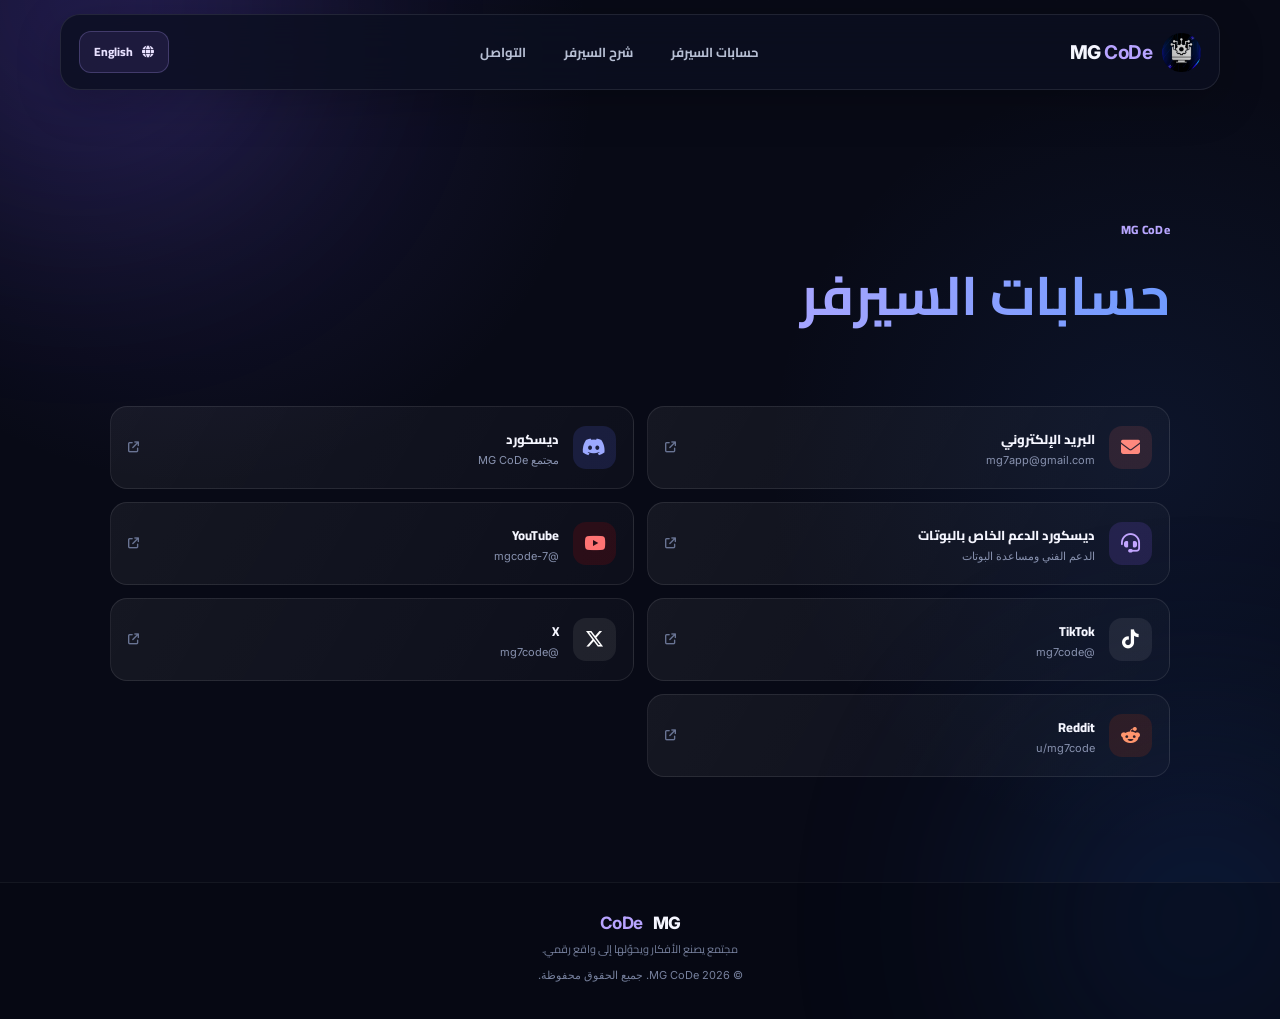
==== commit ea80e3d8: "Create MG CoDe Website" ====
--- a/index.html
+++ b/index.html
@@ -39,6 +39,9 @@
     <section class="section-shell accounts-section" id="accounts">
 <div class="section-heading">
 
+
+
+</div>
 <div class="social-grid">
 <a class="social-card email-card" href="mailto:mg7app@gmail.com">
 <span class="social-icon"><i class="fa-solid fa-envelope"></i></span>
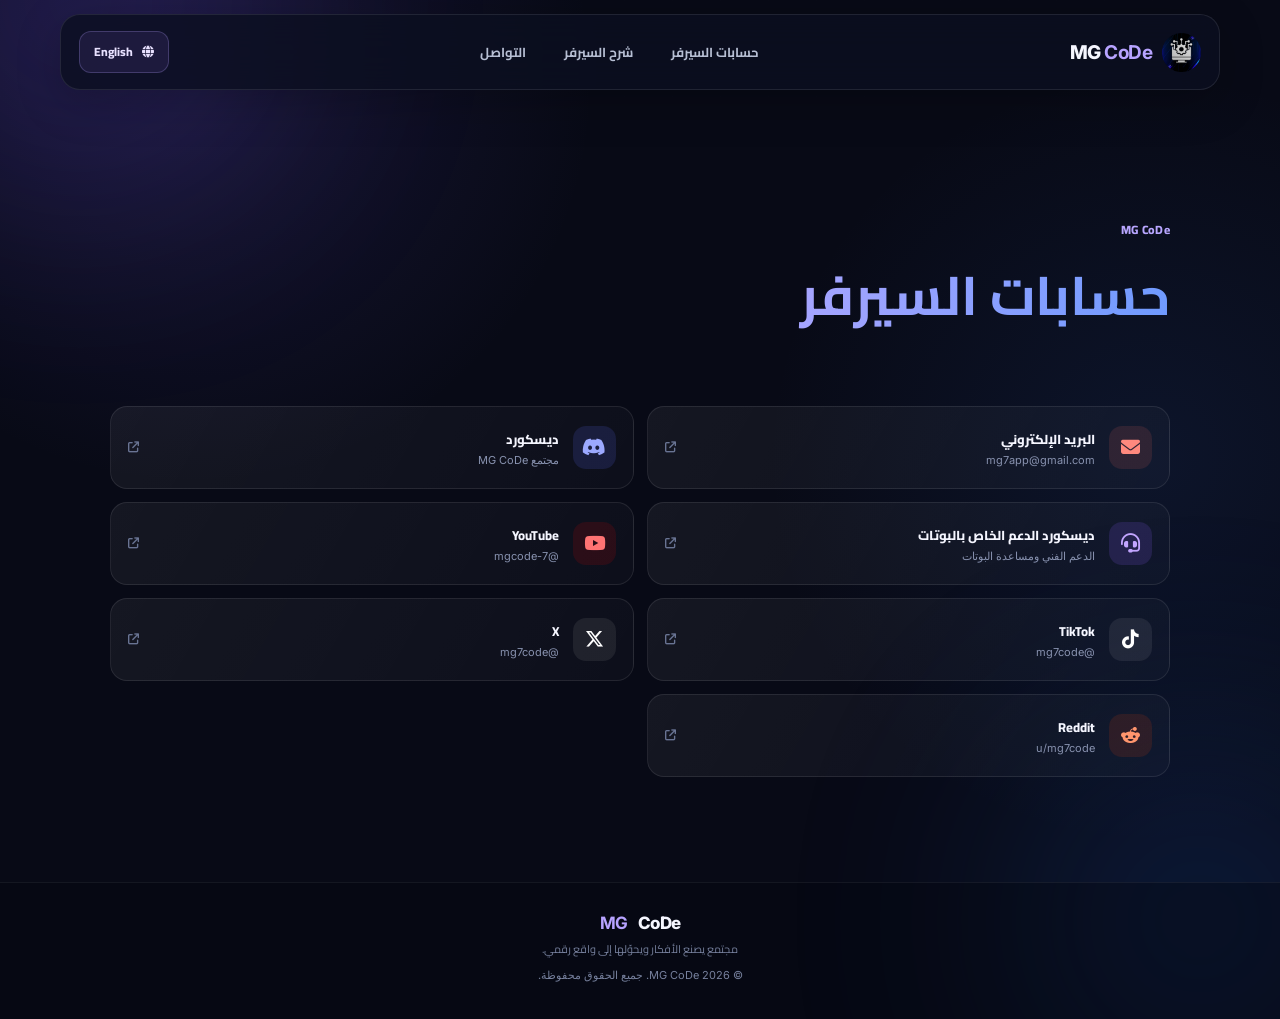
==== commit 88cd1d75: "Create MG CoDe Website" ====
--- a/index.html
+++ b/index.html
@@ -82,7 +82,7 @@
 </section>
   </main>
   <footer class="site-footer">
-<a class="footer-brand" href="accounts.html">MG <b>CoDe</b></a>
+<a class="footer-brand" href="accounts.html">CoDe <b>MG</b></a>
 <p data-i18n="footerText">مجتمع يصنع الأفكار ويحوّلها إلى واقع رقمي.</p>
 <span>© <span id="year"></span> MG CoDe. <span data-i18n="rights">جميع الحقوق محفوظة.</span></span>
 </footer>
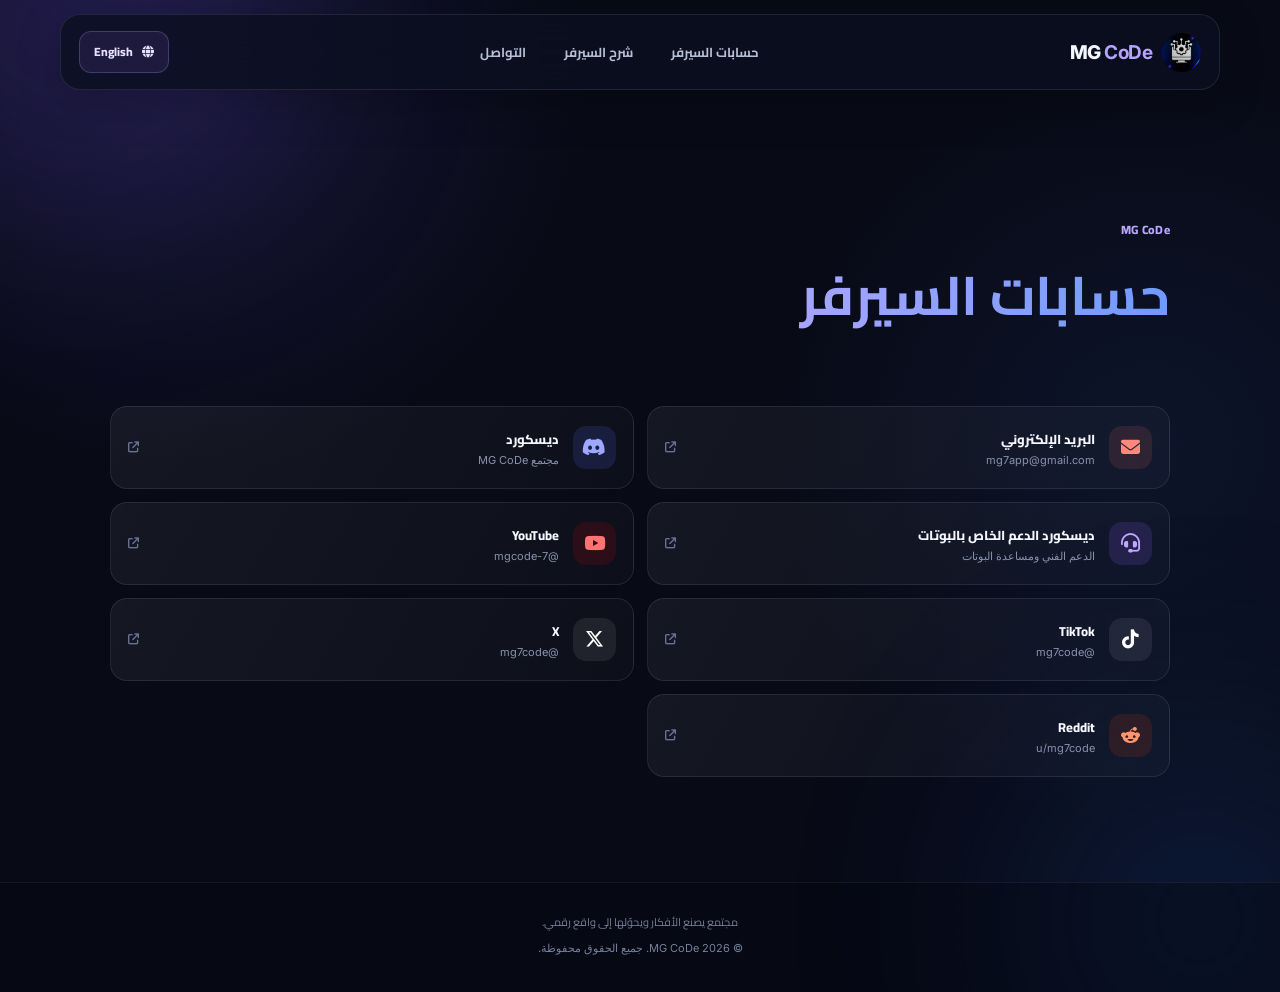
==== commit 4e01800c: "Create MG CoDe Website" ====
--- a/index.html
+++ b/index.html
@@ -13,6 +13,7 @@
   <link rel="stylesheet" href="https://cdnjs.cloudflare.com/ajax/libs/font-awesome/6.5.2/css/all.min.css">
   <link rel="stylesheet" href="style.css">
   <script src="script.js" defer></script>
+  <meta name="google-site-verification" content="jnyJ8VY4bs4S011K7fR_PTMimO0i_CBbqXJas6Uk8a8" />
 </head>
 <body>
   <div class="ambient ambient-one"></div><div class="ambient ambient-two"></div><div class="grid-overlay"></div>
@@ -82,7 +83,6 @@
 </section>
   </main>
   <footer class="site-footer">
-<a class="footer-brand" href="accounts.html">CoDe <b>MG</b></a>
 <p data-i18n="footerText">مجتمع يصنع الأفكار ويحوّلها إلى واقع رقمي.</p>
 <span>© <span id="year"></span> MG CoDe. <span data-i18n="rights">جميع الحقوق محفوظة.</span></span>
 </footer>
